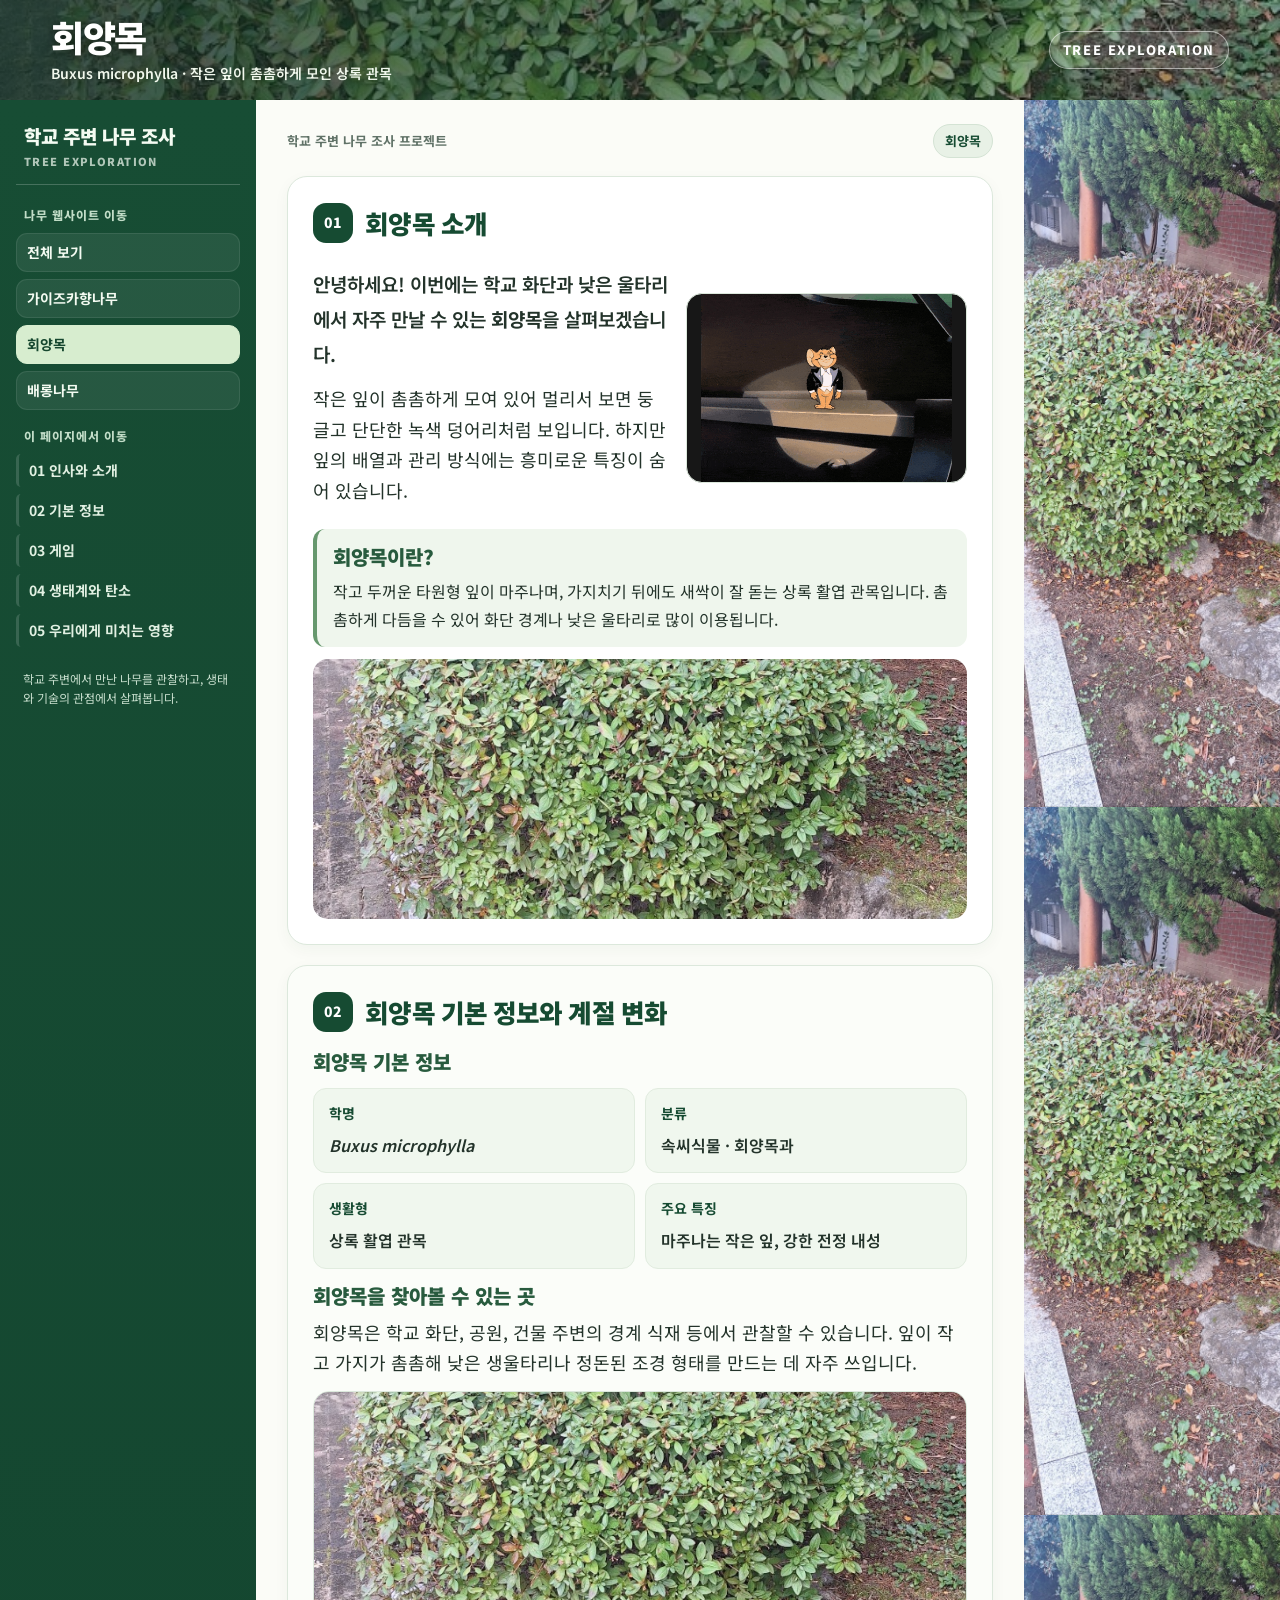
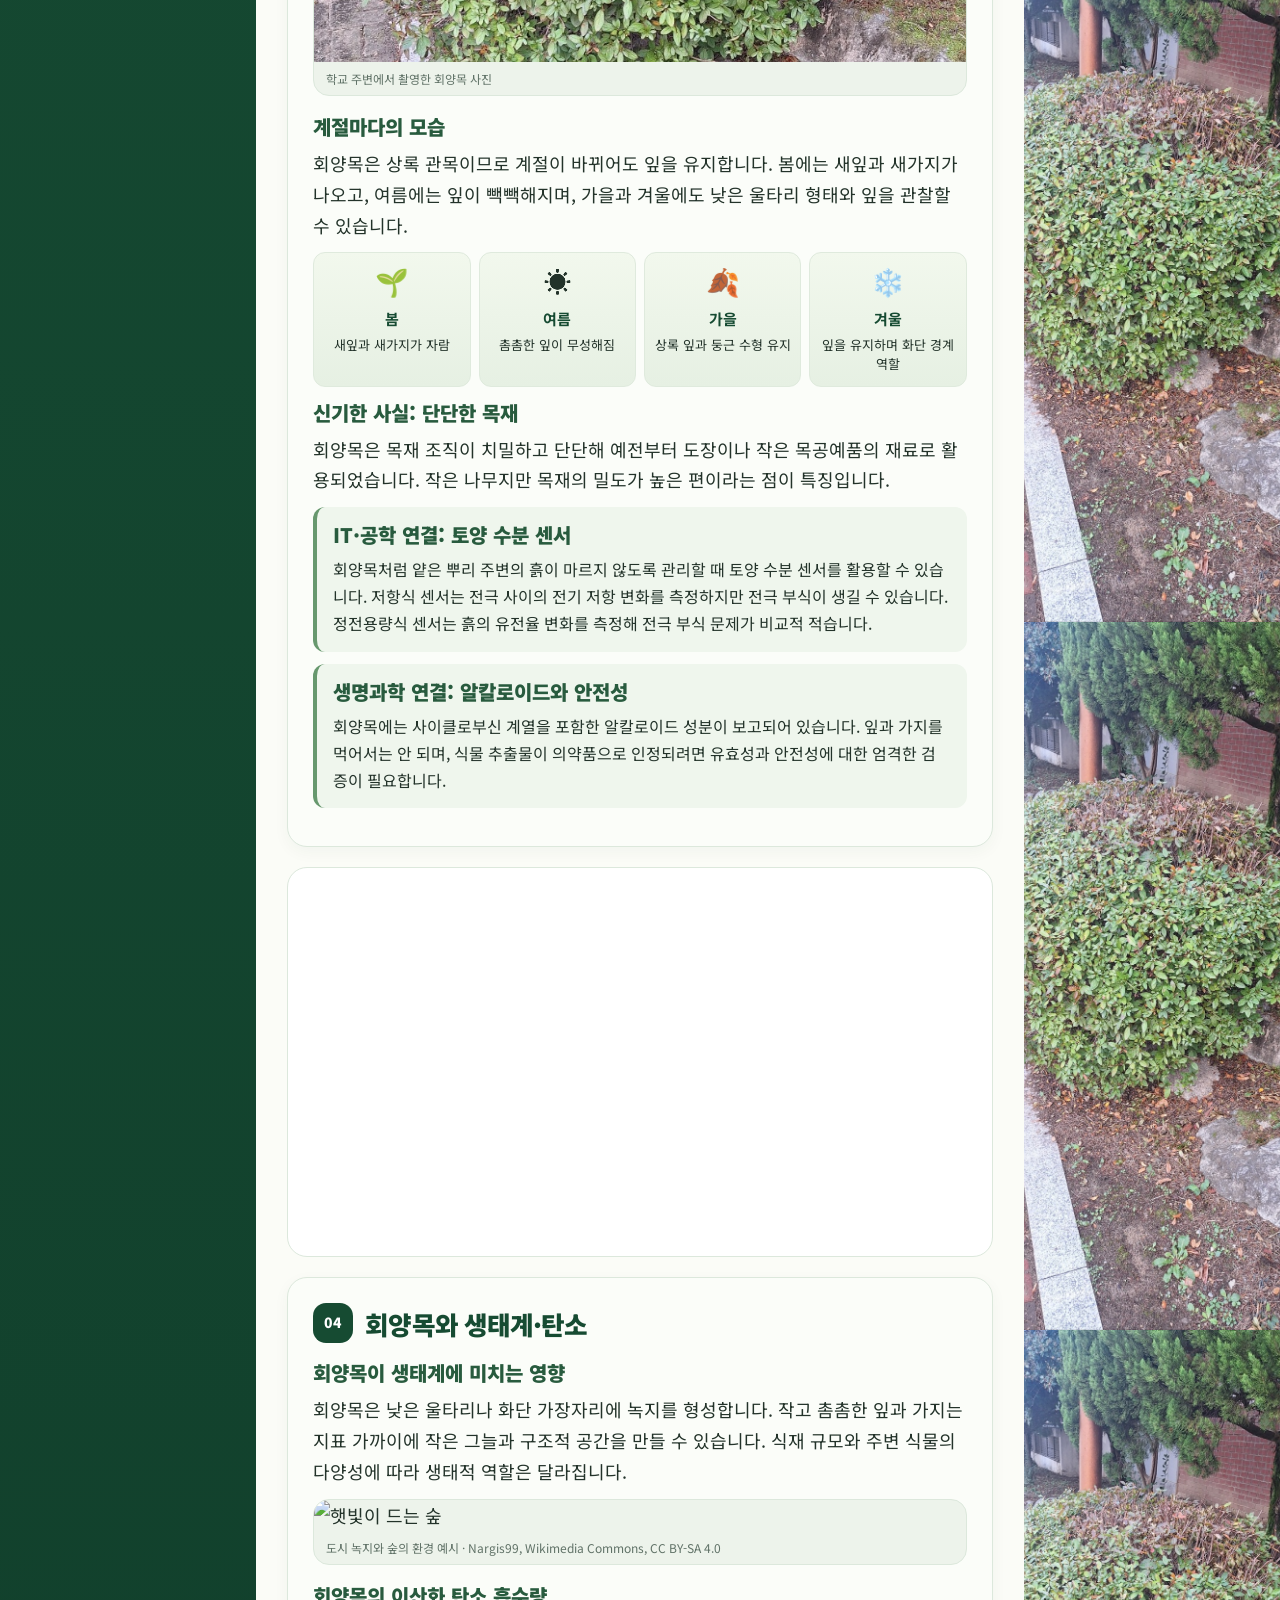
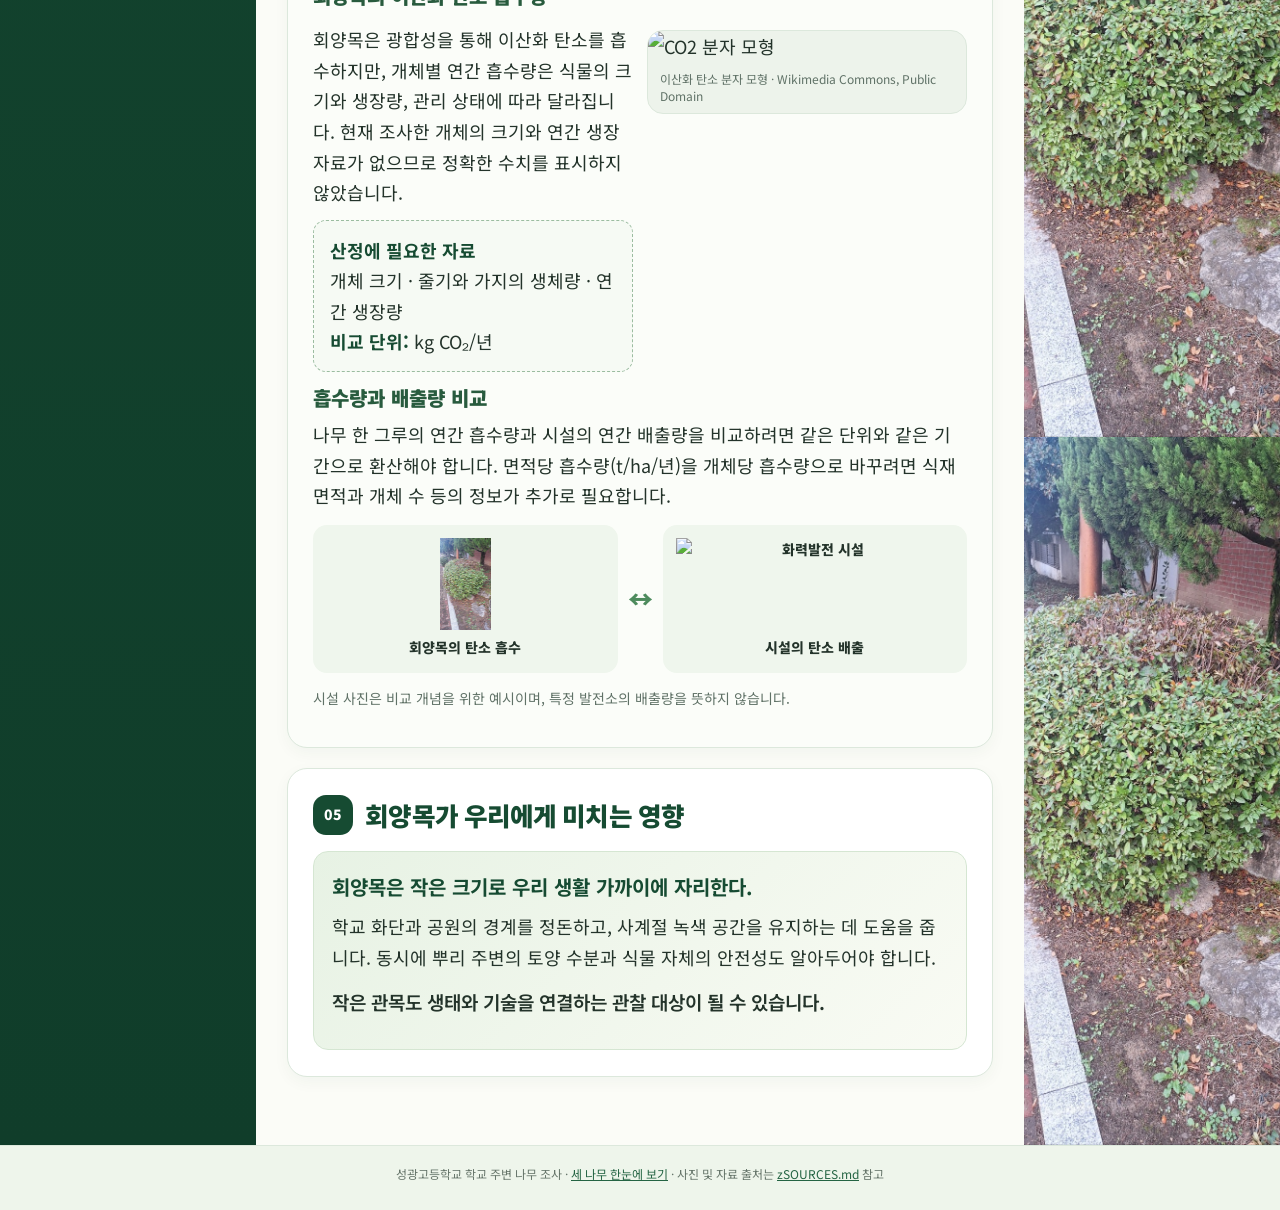
==== zboxwood.html @ 5fc70e49 "초초초안 하기 겁나 귀찮다." ====
<!DOCTYPE html>
<html lang="ko">
<head>
<meta charset="UTF-8"><meta name="viewport" content="width=device-width, initial-scale=1.0">
<meta name="description" content="학교 주변 나무 조사: 회양목의 생태와 과학·공학 연계 내용">
<title>회양목 | 학교 주변 나무 조사</title><link rel="stylesheet" href="zstyles.css">
</head>
<body>
<header class="hero" style="background-image:url('zimages/zboxwood.jpg')"><div class="hero-inner"><div><h1>회양목</h1><p>Buxus microphylla · 작은 잎이 촘촘하게 모인 상록 관목</p></div><span class="hero-mark">TREE EXPLORATION</span></div></header>
<div class="layout"><aside class="sidebar"><div class="sidebar-inner">
      <div class="site-brand">학교 주변 나무 조사<small>TREE EXPLORATION</small></div>
      <div class="nav-caption">나무 웹사이트 이동</div><nav class="site-links"><a href="index.html">전체 보기</a><a class="" href="zkaizuka.html">가이즈카향나무</a><a class="current" href="zboxwood.html">회양목</a><a class="" href="zbaerong.html">배롱나무</a></nav>
      <div class="nav-caption">이 페이지에서 이동</div><nav class="section-links"><a href="#s1">01 인사와 소개</a><a href="#s2">02 기본 정보</a><a href="#s3">03 게임</a><a href="#s4">04 생태계와 탄소</a><a href="#s5">05 우리에게 미치는 영향</a></nav>
      <p class="sidebar-note">학교 주변에서 만난 나무를 관찰하고, 생태와 기술의 관점에서 살펴봅니다.</p>
    </div></aside><main class="content"><div class="intro-line"><span>학교 주변 나무 조사 프로젝트</span><span class="pill">회양목</span></div><section class="chapter" id="s1"><div class="chapter-head"><span class="chapter-no">01</span><h2>회양목 소개</h2></div><div class="welcome-grid"><div><p class="lead">안녕하세요! 이번에는 학교 화단과 낮은 울타리에서 자주 만날 수 있는 <strong>회양목</strong>을 살펴보겠습니다.</p><p>작은 잎이 촘촘하게 모여 있어 멀리서 보면 둥글고 단단한 녹색 덩어리처럼 보입니다. 하지만 잎의 배열과 관리 방식에는 흥미로운 특징이 숨어 있습니다.</p></div><img class="welcome-art" src="zimages/ztom_jerry_greeting.png" alt="사용자가 제공한 톰과 제리 인사 이미지"></div><div class="science-box"><h3>회양목이란?</h3><p>작고 두꺼운 타원형 잎이 마주나며, 가지치기 뒤에도 새싹이 잘 돋는 상록 활엽 관목입니다. 촘촘하게 다듬을 수 있어 화단 경계나 낮은 울타리로 많이 이용됩니다.</p></div><img class="species-photo" src="zimages/zboxwood.jpg" alt="학교 주변 회양목 사진"></section><section class="chapter" id="s2"><div class="chapter-head"><span class="chapter-no">02</span><h2>회양목 기본 정보와 계절 변화</h2></div><h3>회양목 기본 정보</h3><div class="fact-grid"><div class="fact"><b>학명</b><span><i>Buxus microphylla</i></span></div><div class="fact"><b>분류</b><span>속씨식물 · 회양목과</span></div><div class="fact"><b>생활형</b><span>상록 활엽 관목</span></div><div class="fact"><b>주요 특징</b><span>마주나는 작은 잎, 강한 전정 내성</span></div></div><h3>회양목을 찾아볼 수 있는 곳</h3><p>회양목은 학교 화단, 공원, 건물 주변의 경계 식재 등에서 관찰할 수 있습니다. 잎이 작고 가지가 촘촘해 낮은 생울타리나 정돈된 조경 형태를 만드는 데 자주 쓰입니다.</p><figure class="inline-photo"><img src="zimages/zboxwood.jpg" alt="화단에 둥글게 다듬어진 회양목"><figcaption>학교 주변에서 촬영한 회양목 사진</figcaption></figure><h3>계절마다의 모습</h3><p>회양목은 상록 관목이므로 계절이 바뀌어도 잎을 유지합니다. 봄에는 새잎과 새가지가 나오고, 여름에는 잎이 빽빽해지며, 가을과 겨울에도 낮은 울타리 형태와 잎을 관찰할 수 있습니다.</p><div class="seasons"><div class="season"><span class="symbol">🌱</span><strong>봄</strong><p>새잎과 새가지가 자람</p></div><div class="season"><span class="symbol">☀️</span><strong>여름</strong><p>촘촘한 잎이 무성해짐</p></div><div class="season"><span class="symbol">🍂</span><strong>가을</strong><p>상록 잎과 둥근 수형 유지</p></div><div class="season"><span class="symbol">❄️</span><strong>겨울</strong><p>잎을 유지하며 화단 경계 역할</p></div></div><h3>신기한 사실: 단단한 목재</h3><p>회양목은 목재 조직이 치밀하고 단단해 예전부터 도장이나 작은 목공예품의 재료로 활용되었습니다. 작은 나무지만 목재의 밀도가 높은 편이라는 점이 특징입니다.</p><div class="science-box"><h3>IT·공학 연결: 토양 수분 센서</h3><p>회양목처럼 얕은 뿌리 주변의 흙이 마르지 않도록 관리할 때 토양 수분 센서를 활용할 수 있습니다. 저항식 센서는 전극 사이의 전기 저항 변화를 측정하지만 전극 부식이 생길 수 있습니다. 정전용량식 센서는 흙의 유전율 변화를 측정해 전극 부식 문제가 비교적 적습니다.</p></div><div class="science-box"><h3>생명과학 연결: 알칼로이드와 안전성</h3><p>회양목에는 사이클로부신 계열을 포함한 알칼로이드 성분이 보고되어 있습니다. 잎과 가지를 먹어서는 안 되며, 식물 추출물이 의약품으로 인정되려면 유효성과 안전성에 대한 엄격한 검증이 필요합니다.</p></div></section><section class="chapter game-slot" id="s3" aria-label="게임 영역"></section><section class="chapter" id="s4"><div class="chapter-head"><span class="chapter-no">04</span><h2>회양목와 생태계·탄소</h2></div><h3>회양목이 생태계에 미치는 영향</h3><p>회양목은 낮은 울타리나 화단 가장자리에 녹지를 형성합니다. 작고 촘촘한 잎과 가지는 지표 가까이에 작은 그늘과 구조적 공간을 만들 수 있습니다. 식재 규모와 주변 식물의 다양성에 따라 생태적 역할은 달라집니다.</p><figure class="inline-photo"><img src="https://upload.wikimedia.org/wikipedia/commons/d/d1/Sunbeam_in_the_forest.jpg" alt="햇빛이 드는 숲"><figcaption>도시 녹지와 숲의 환경 예시 · Nargis99, Wikimedia Commons, CC BY-SA 4.0</figcaption></figure><h3>회양목의 이산화 탄소 흡수량</h3><div class="two-col"><div><p>회양목은 광합성을 통해 이산화 탄소를 흡수하지만, 개체별 연간 흡수량은 식물의 크기와 생장량, 관리 상태에 따라 달라집니다. 현재 조사한 개체의 크기와 연간 생장 자료가 없으므로 정확한 수치를 표시하지 않았습니다.</p><div class="data-note"><strong>산정에 필요한 자료</strong><br>개체 크기 · 줄기와 가지의 생체량 · 연간 생장량<br><strong>비교 단위:</strong> kg CO₂/년</div></div><figure class="inline-photo"><img src="https://upload.wikimedia.org/wikipedia/commons/a/a0/Carbon_dioxide_3D_ball.png" alt="CO2 분자 모형"><figcaption>이산화 탄소 분자 모형 · Wikimedia Commons, Public Domain</figcaption></figure></div><h3>흡수량과 배출량 비교</h3><p>나무 한 그루의 연간 흡수량과 시설의 연간 배출량을 비교하려면 같은 단위와 같은 기간으로 환산해야 합니다. 면적당 흡수량(t/ha/년)을 개체당 흡수량으로 바꾸려면 식재 면적과 개체 수 등의 정보가 추가로 필요합니다.</p><div class="data-flow"><div class="data-node"><img src="zimages/zboxwood.jpg" alt="회양목"><span>회양목의 탄소 흡수</span></div><div class="data-arrow">↔</div><div class="data-node"><img src="https://upload.wikimedia.org/wikipedia/commons/0/0b/PowerPlant02.jpg" alt="화력발전 시설"><span>시설의 탄소 배출</span></div></div><p class="small-note">시설 사진은 비교 개념을 위한 예시이며, 특정 발전소의 배출량을 뜻하지 않습니다.</p></section><section class="chapter" id="s5"><div class="chapter-head"><span class="chapter-no">05</span><h2>회양목가 우리에게 미치는 영향</h2></div><div class="finish"><strong>회양목은 작은 크기로 우리 생활 가까이에 자리한다.</strong><p>학교 화단과 공원의 경계를 정돈하고, 사계절 녹색 공간을 유지하는 데 도움을 줍니다. 동시에 뿌리 주변의 토양 수분과 식물 자체의 안전성도 알아두어야 합니다.</p><p class="lead">작은 관목도 생태와 기술을 연결하는 관찰 대상이 될 수 있습니다.</p></div></section></main><aside class="photo-rail" aria-label="나무 사진 모음"><img src="zimages/zboxwood.jpg" alt="" loading="lazy"><img src="zimages/zboxwood.jpg" alt="" loading="lazy"><img src="zimages/zboxwood.jpg" alt="" loading="lazy"><img src="zimages/zboxwood.jpg" alt="" loading="lazy"><img src="zimages/zboxwood.jpg" alt="" loading="lazy"><img src="zimages/zboxwood.jpg" alt="" loading="lazy"></aside></div>
<footer class="footer">성광고등학교 학교 주변 나무 조사 · <a href="index.html">세 나무 한눈에 보기</a> · 사진 및 자료 출처는 <a href="zSOURCES.md">zSOURCES.md</a> 참고</footer>

</body></html>
---- zstyles.css ----
@import url('https://fonts.googleapis.com/css2?family=Gowun+Dodum&family=Noto+Sans+KR:wght@400;500;600;700;800;900&display=swap');
:root{--pine:#164b32;--pine2:#246443;--leaf:#4d8b5d;--mint:#eaf4e8;--paper:#fbfcf7;--ink:#23332a;--muted:#607267;--line:#dce8dc;--sun:#f6c96a;}
*{box-sizing:border-box}
html{scroll-behavior:smooth;scroll-padding-top:18px}
body{margin:0;background:#eef3eb;color:var(--ink);font-family:'Noto Sans KR','Malgun Gothic',sans-serif;font-size:18px;line-height:1.7}
a{color:inherit}
.hero{height:100px;position:relative;display:flex;align-items:center;padding:12px clamp(16px,4vw,56px);background-size:cover;background-position:center 48%;overflow:hidden;color:white}
.hero::before{content:'';position:absolute;inset:0;background:linear-gradient(90deg,rgba(7,39,24,.78),rgba(9,48,31,.25))}
.hero-inner{position:relative;z-index:1;max-width:1480px;width:100%;margin:auto;display:flex;align-items:center;justify-content:space-between;gap:20px}
.hero h1{margin:0;font-size:clamp(24px,3vw,36px);font-weight:900;letter-spacing:-.04em;text-shadow:0 2px 10px #0008;line-height:1.2}
.hero p{margin:4px 0 0;font-size:14px;font-weight:600;color:#f1f8ed}
.hero-mark{font-size:13px;letter-spacing:.12em;font-weight:800;border:1px solid #ffffff80;border-radius:999px;padding:7px 13px;background:#ffffff18;white-space:nowrap}
.layout{max-width:1600px;margin:0 auto;display:grid;grid-template-columns:minmax(150px,1fr) minmax(0,3fr) minmax(170px,1fr);align-items:stretch;background:var(--paper);box-shadow:0 8px 30px #173d2810;min-height:2000px}
.sidebar{background:linear-gradient(180deg,#174d34,#103d2a);color:#f4fbf2;padding:24px 16px;}
.sidebar-inner{position:sticky;top:14px}
.site-brand{font-weight:900;font-size:19px;line-height:1.3;margin:0 0 20px;padding:0 8px 16px;border-bottom:1px solid #ffffff35}
.site-brand small{display:block;font-size:11px;opacity:.7;letter-spacing:.13em;margin-top:5px}
.nav-caption{font-size:12px;color:#c2ddc8;font-weight:800;letter-spacing:.08em;margin:16px 8px 8px}
.site-links,.section-links{display:grid;gap:7px}
.site-links a,.section-links a{display:block;text-decoration:none;border-radius:11px;padding:9px 10px;font-size:14px;font-weight:700;line-height:1.35;transition:.18s ease}
.site-links a{background:#ffffff12;border:1px solid #ffffff16}
.site-links a.current,.site-links a:hover{background:#d7edcf;color:#16472f;border-color:#d7edcf}
.section-links a{color:#e1f0e2;border-left:3px solid #ffffff26;border-radius:5px;padding:7px 10px}
.section-links a:hover{background:#ffffff12;border-left-color:#f0cc76}
.sidebar-note{margin:22px 7px 0;font-size:12px;color:#c8dfce;line-height:1.6}
.content{padding:24px clamp(15px,2.4vw,36px) 48px;min-width:0}
.intro-line{display:flex;align-items:center;justify-content:space-between;gap:10px;margin-bottom:18px;color:var(--muted);font-size:13px;font-weight:700}
.intro-line .pill{background:#e8f1e6;border:1px solid #d4e3d4;border-radius:999px;padding:5px 11px;color:var(--pine)}
.chapter{background:#fff;border:1px solid var(--line);border-radius:20px;padding:clamp(18px,2vw,28px);margin-bottom:20px;box-shadow:0 5px 16px #1d51320b;scroll-margin-top:14px}
.chapter:nth-of-type(even){background:#fbfdf9}
.chapter-head{display:flex;align-items:center;gap:12px;margin-bottom:16px}
.chapter-no{flex:0 0 auto;width:40px;height:40px;border-radius:13px;display:grid;place-items:center;background:var(--pine);color:white;font-size:14px;font-weight:900}
.chapter h2{font-size:clamp(22px,2vw,28px);line-height:1.3;margin:0;color:var(--pine);letter-spacing:-.035em;font-weight:900}
.chapter h3{font-size:20px;line-height:1.35;margin:0 0 8px;color:#285b3e;font-weight:900}
.chapter p{margin:7px 0 12px}
.lead{font-size:19px;font-weight:600;line-height:1.85}
.small-note{font-size:14px;color:var(--muted);line-height:1.65}
.welcome-grid{display:grid;grid-template-columns:1.12fr .88fr;gap:16px;align-items:center}
.welcome-art{width:100%;height:190px;object-fit:contain;background:#171717;border-radius:16px;border:1px solid var(--line)}
.game-slot{min-height:390px;background:#fff;box-shadow:none}
.species-photo{width:100%;max-height:260px;object-fit:cover;border-radius:15px;display:block}
.fact-grid{display:grid;grid-template-columns:repeat(2,minmax(0,1fr));gap:10px;margin:13px 0}
.fact{padding:13px 15px;border-radius:13px;background:#f0f7ee;border:1px solid #e1ecdf}
.fact b{display:block;color:var(--pine);font-size:14px;margin-bottom:3px}
.fact span{font-size:16px;font-weight:600}
.inline-photo{margin:13px 0 17px;border-radius:16px;overflow:hidden;background:#edf3eb;border:1px solid var(--line)}
.inline-photo img{display:block;width:100%;max-height:270px;object-fit:cover}
.inline-photo figcaption{padding:8px 12px;font-size:12px;color:var(--muted);line-height:1.45}
.inline-photo figcaption a{color:var(--pine2)}
.two-col{display:grid;grid-template-columns:1fr 1fr;gap:14px;align-items:start}
.science-box{background:#eff6ed;border-left:4px solid #67986e;border-radius:12px;padding:14px 16px;margin:12px 0}
.science-box p{margin:5px 0 0;font-size:16px}
.seasons{display:grid;grid-template-columns:repeat(4,minmax(0,1fr));gap:8px;margin:12px 0}
.season{border-radius:12px;padding:12px 8px;text-align:center;background:linear-gradient(180deg,#f2f8ed,#e6f0e3);border:1px solid #dfeadd}
.season .symbol{font-size:27px;display:block;line-height:1.2;margin-bottom:4px}
.season strong{font-size:15px;color:var(--pine)}
.season p{font-size:13px;margin:4px 0 0;line-height:1.45}
.impact-row{display:grid;grid-template-columns:1fr 1fr;gap:12px;margin:13px 0}
.impact-row .inline-photo{margin:0}
.data-note{padding:14px 16px;border:1px dashed #9bbca0;background:#f6faf4;border-radius:13px;margin:12px 0}
.data-note strong{color:var(--pine)}
.data-flow{display:grid;grid-template-columns:1fr auto 1fr;gap:10px;align-items:center;margin:14px 0}
.data-node{border-radius:14px;padding:13px;background:#eff6ed;text-align:center;font-size:14px;font-weight:800}
.data-node img{height:92px;width:100%;object-fit:contain;display:block;margin-bottom:6px}
.data-arrow{font-size:25px;color:var(--leaf);font-weight:900}
.finish{background:linear-gradient(135deg,#e7f2e4,#f9fbf4);border:1px solid #d5e6d2;border-radius:15px;padding:18px}
.finish strong{color:var(--pine);font-size:20px}
.source-list{font-size:12px;color:#6e7c72;padding-left:18px;margin:10px 0 0;line-height:1.7}
.photo-rail{position:relative;align-self:stretch;min-height:1600px;overflow:hidden;display:flex;flex-direction:column;background:#dce8dc;line-height:0}
.photo-rail img{display:block;flex:1 1 0;min-height:240px;width:100%;object-fit:cover;margin:0;padding:0;border:0}
.footer{padding:18px 24px 26px;background:#eef5eb;border-top:1px solid var(--line);font-size:12px;color:#66756a;text-align:center}
.footer a{color:var(--pine2)}
.home-layout{max-width:1200px;margin:0 auto;padding:34px 22px 64px}
.home-intro{text-align:center;padding:18px 16px 28px}
.home-intro h1{font-size:clamp(28px,4vw,42px);margin:0;color:var(--pine);font-weight:900}
.home-intro p{font-size:18px;color:var(--muted);margin:8px auto 0;max-width:700px}
.home-cards{display:grid;grid-template-columns:repeat(3,minmax(0,1fr));gap:18px}
.home-card{display:flex;flex-direction:column;background:white;border:1px solid var(--line);border-radius:18px;overflow:hidden;text-decoration:none;box-shadow:0 7px 20px #1d51320c;transition:transform .18s,box-shadow .18s}
.home-card:hover{transform:translateY(-4px);box-shadow:0 12px 28px #1d51321c}
.home-card img{height:240px;width:100%;object-fit:cover}
.home-card div{padding:17px 18px 20px}
.home-card h2{margin:0 0 7px;color:var(--pine);font-size:23px}
.home-card p{margin:0;color:var(--muted);font-size:15px}
.home-card span{display:inline-block;margin-top:13px;background:var(--pine);color:#fff;border-radius:999px;padding:7px 13px;font-size:13px;font-weight:800}
@media(max-width:900px){.layout{grid-template-columns:150px minmax(0,1fr) 170px}.sidebar{padding:18px 10px}.site-links a,.section-links a{font-size:13px}.content{padding:18px 15px}.photo-rail img{height:33.333%}}
@media(max-width:680px){body{font-size:16px}.hero{height:100px;padding:10px 16px}.hero-mark{display:none}.layout{display:flex;flex-direction:column;min-height:0}.sidebar{padding:12px;position:relative}.sidebar-inner{position:static}.site-brand{font-size:16px;margin:0 0 9px;padding-bottom:8px}.site-links{grid-template-columns:repeat(4,minmax(0,1fr));gap:5px}.site-links a{text-align:center;padding:7px 4px;font-size:12px}.nav-caption{display:none}.section-links{display:flex;overflow-x:auto;gap:5px;margin-top:8px}.section-links a{white-space:nowrap;border:1px solid #ffffff28;border-radius:999px;font-size:12px;padding:6px 9px}.sidebar-note{display:none}.content{padding:14px 12px 24px}.chapter{padding:17px 15px;margin-bottom:13px;border-radius:16px}.chapter h2{font-size:22px}.chapter h3{font-size:18px}.lead{font-size:17px}.welcome-grid,.two-col,.impact-row{grid-template-columns:1fr}.welcome-art{height:180px}.game-slot{min-height:250px}.fact-grid{grid-template-columns:1fr 1fr}.seasons{grid-template-columns:repeat(2,minmax(0,1fr))}.photo-rail{position:static;height:400px;min-height:0;display:grid;grid-template-columns:repeat(3,1fr);grid-template-rows:repeat(2,1fr)}.photo-rail img{width:100%;height:100%;min-height:0}.home-cards{grid-template-columns:1fr}.home-card img{height:220px}.home-layout{padding:20px 14px 44px}.data-flow{grid-template-columns:1fr}.data-arrow{transform:rotate(90deg);text-align:center}}
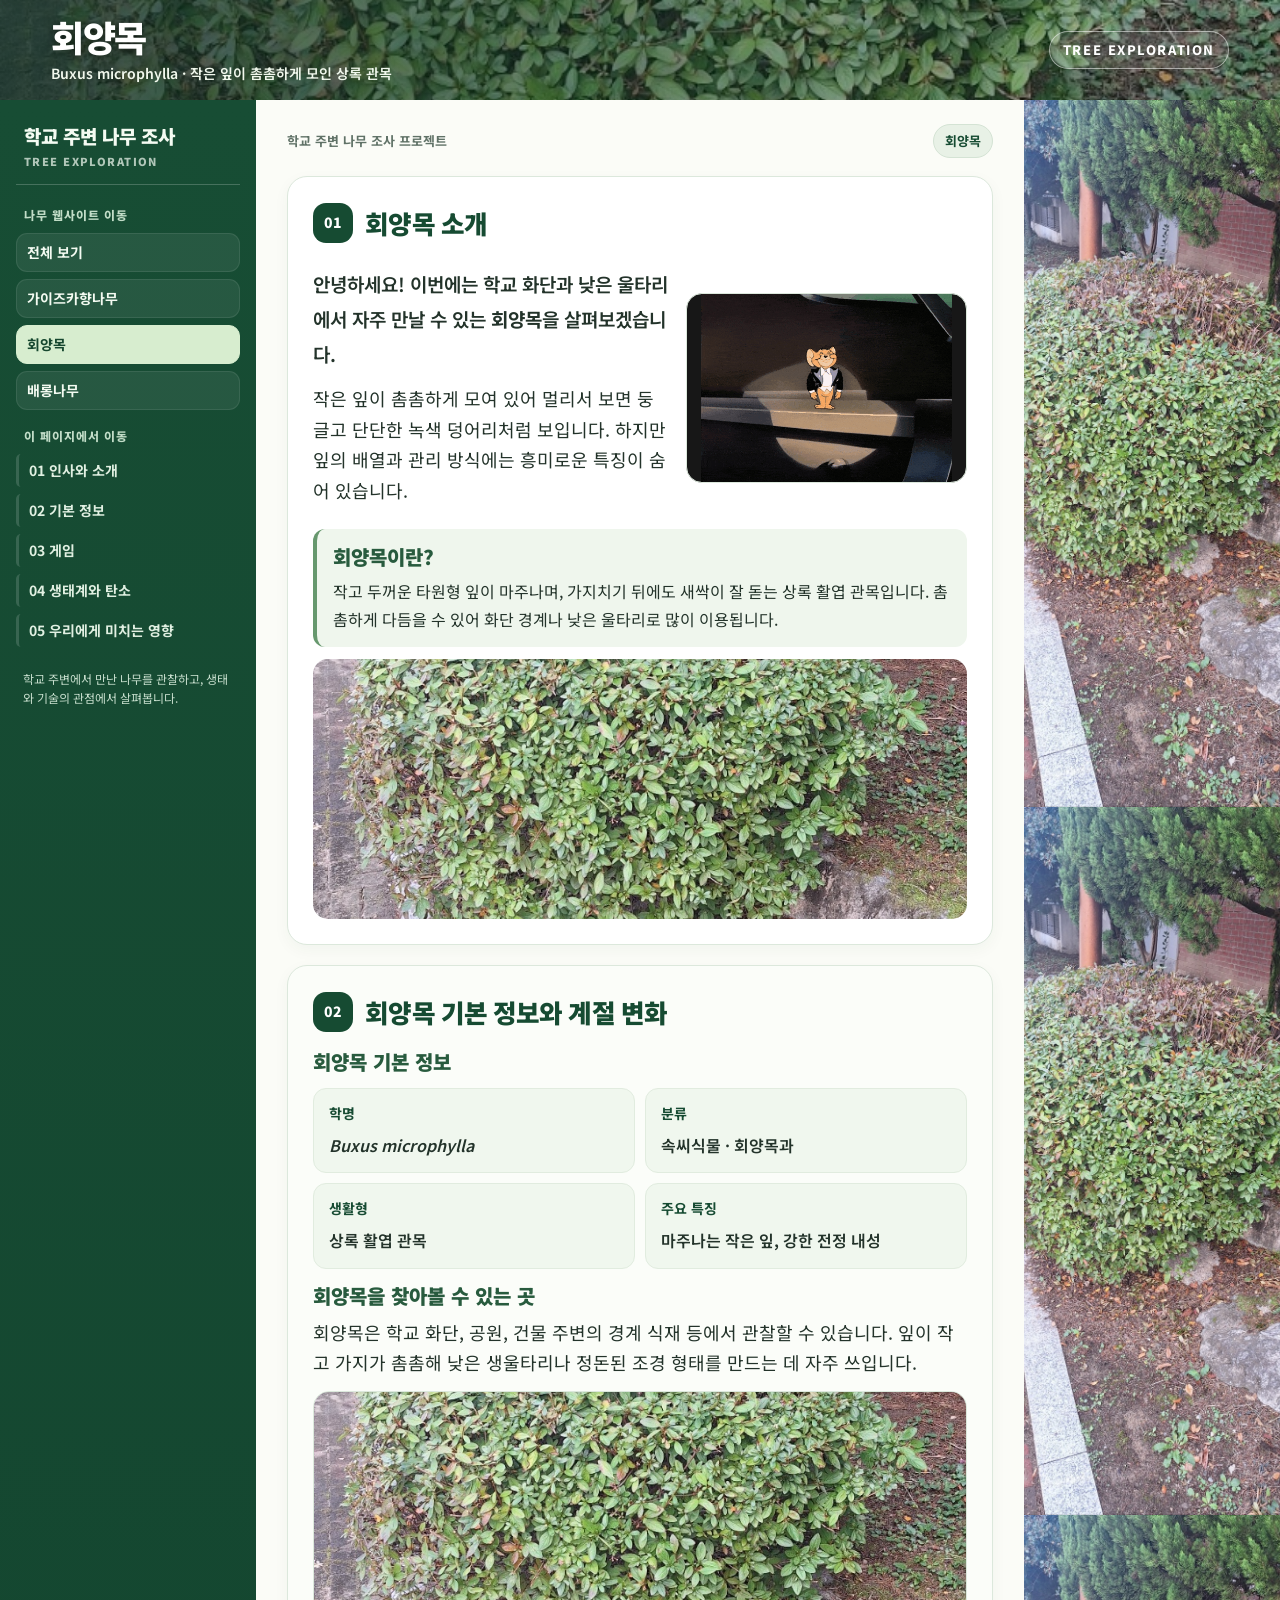
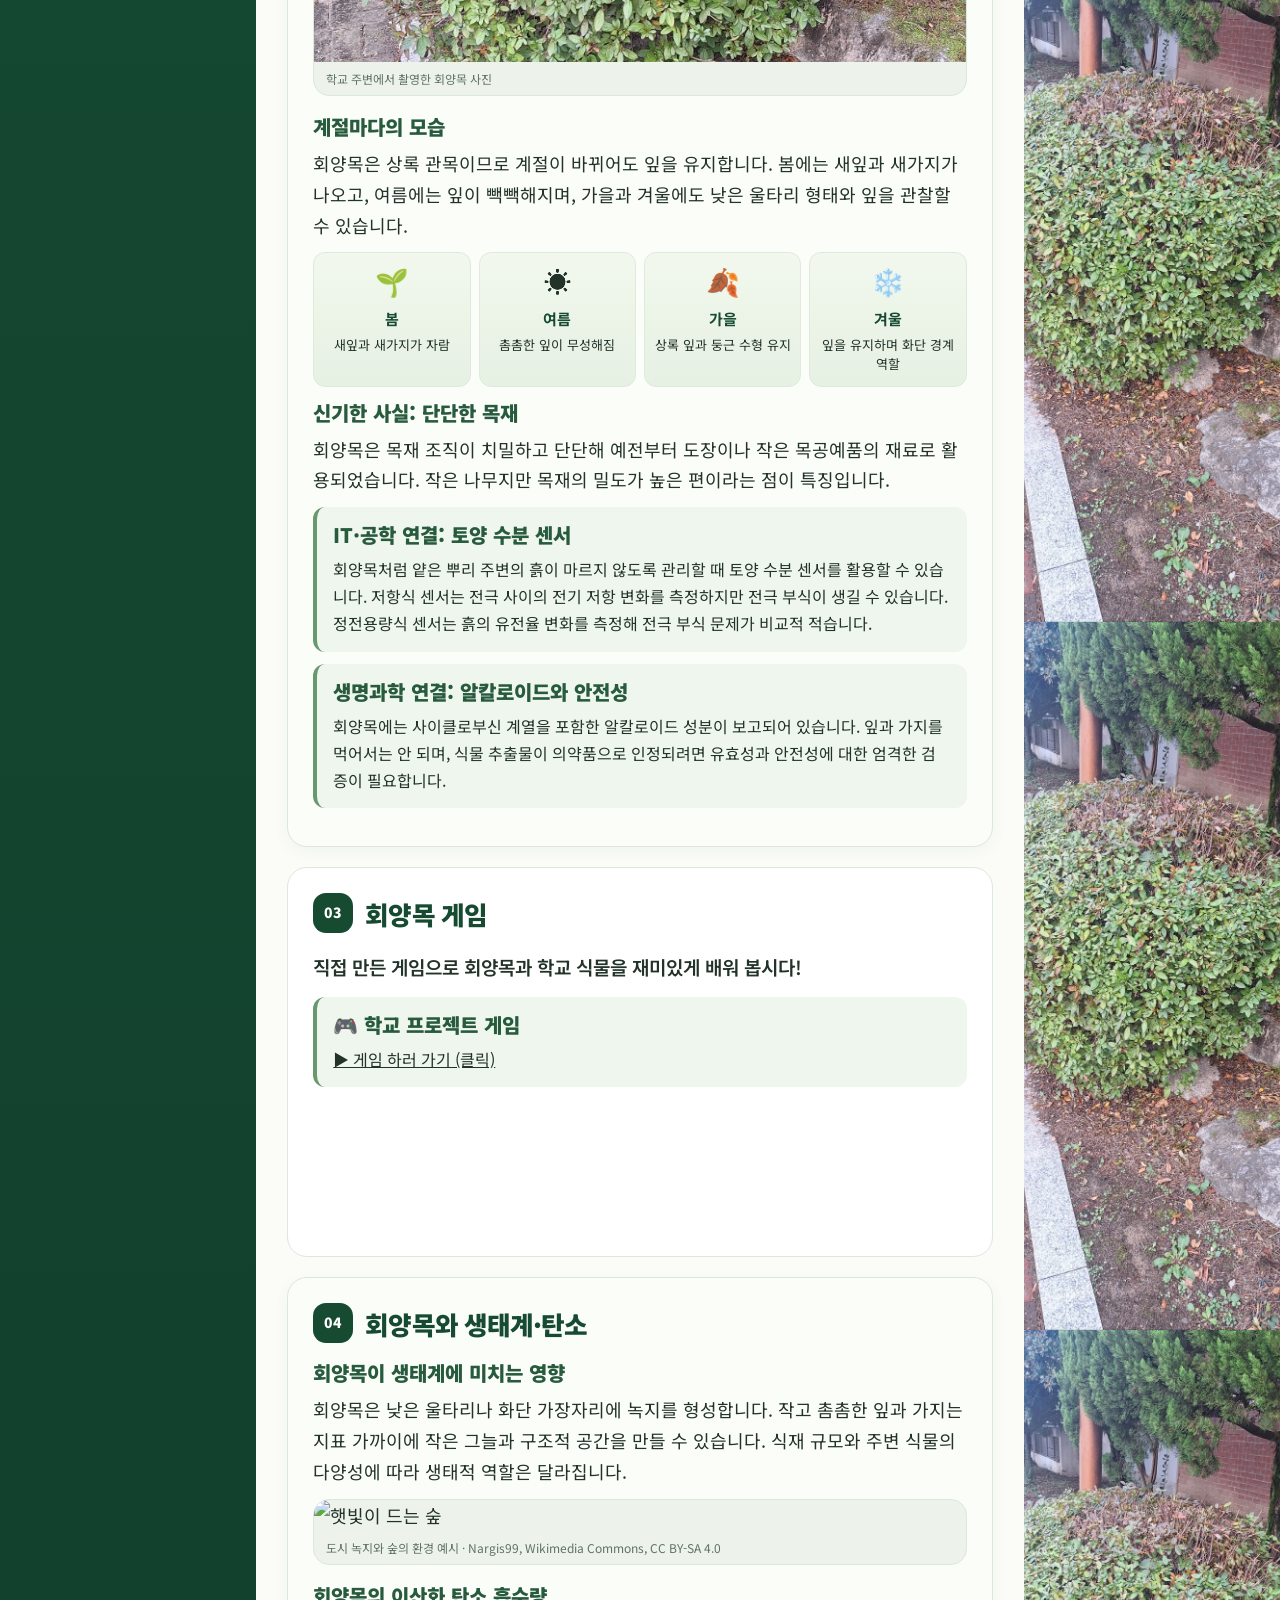
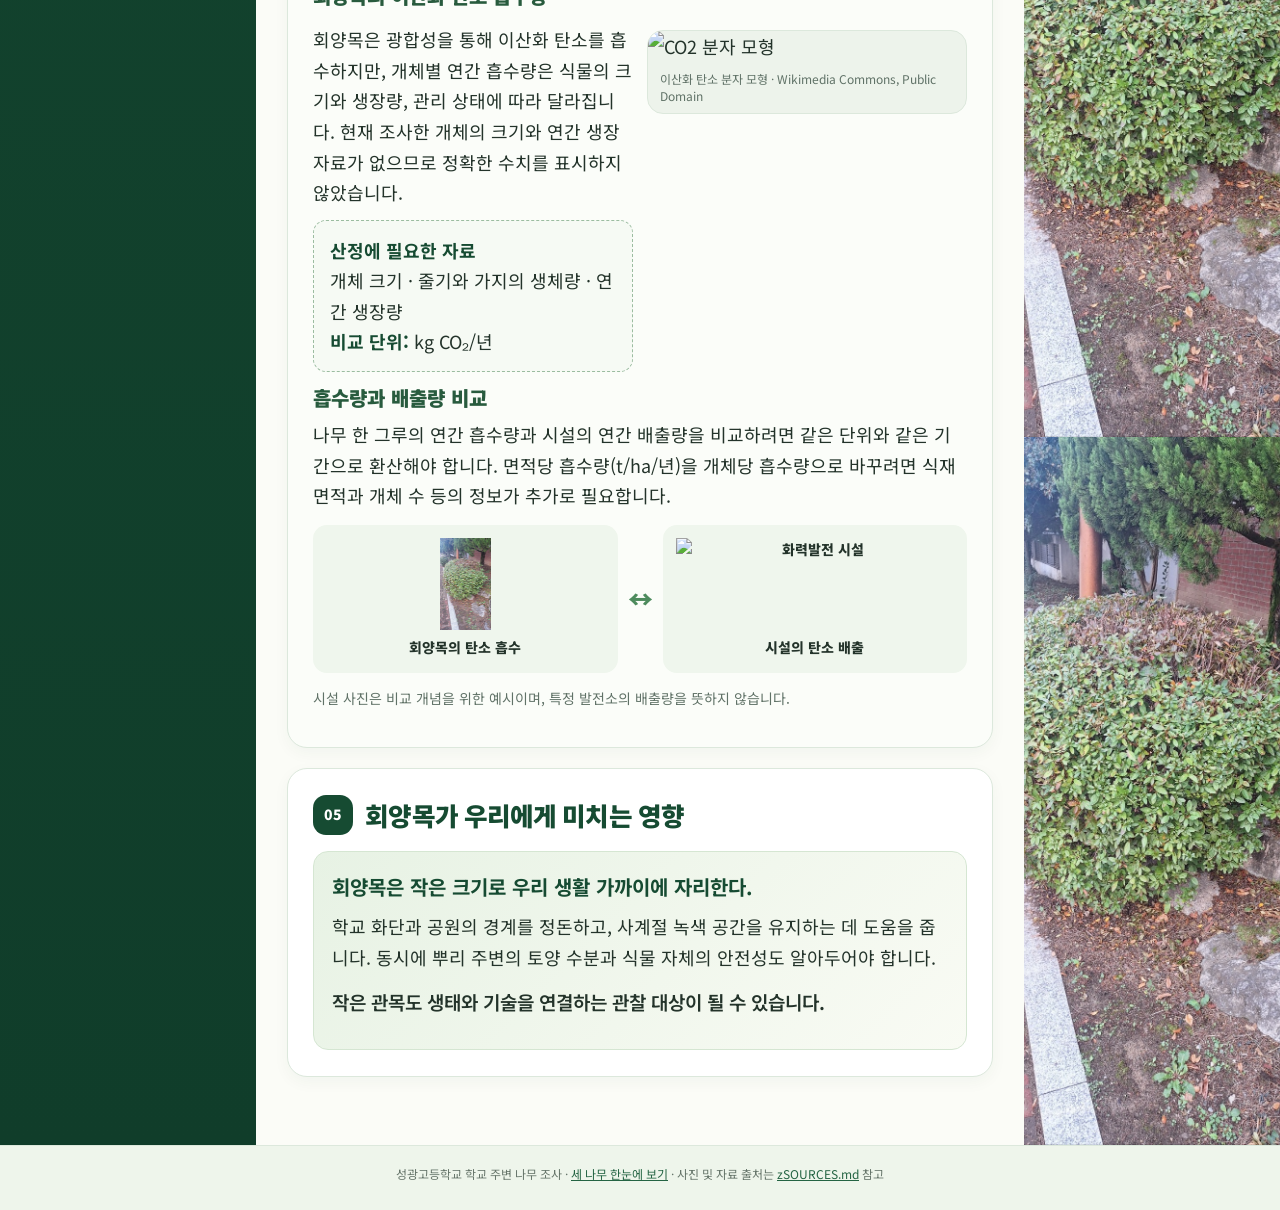
==== commit 506a2ad4: "Update zboxwood.html" ====
--- a/zboxwood.html
+++ b/zboxwood.html
@@ -12,7 +12,8 @@
       <div class="nav-caption">나무 웹사이트 이동</div><nav class="site-links"><a href="index.html">전체 보기</a><a class="" href="zkaizuka.html">가이즈카향나무</a><a class="current" href="zboxwood.html">회양목</a><a class="" href="zbaerong.html">배롱나무</a></nav>
       <div class="nav-caption">이 페이지에서 이동</div><nav class="section-links"><a href="#s1">01 인사와 소개</a><a href="#s2">02 기본 정보</a><a href="#s3">03 게임</a><a href="#s4">04 생태계와 탄소</a><a href="#s5">05 우리에게 미치는 영향</a></nav>
       <p class="sidebar-note">학교 주변에서 만난 나무를 관찰하고, 생태와 기술의 관점에서 살펴봅니다.</p>
-    </div></aside><main class="content"><div class="intro-line"><span>학교 주변 나무 조사 프로젝트</span><span class="pill">회양목</span></div><section class="chapter" id="s1"><div class="chapter-head"><span class="chapter-no">01</span><h2>회양목 소개</h2></div><div class="welcome-grid"><div><p class="lead">안녕하세요! 이번에는 학교 화단과 낮은 울타리에서 자주 만날 수 있는 <strong>회양목</strong>을 살펴보겠습니다.</p><p>작은 잎이 촘촘하게 모여 있어 멀리서 보면 둥글고 단단한 녹색 덩어리처럼 보입니다. 하지만 잎의 배열과 관리 방식에는 흥미로운 특징이 숨어 있습니다.</p></div><img class="welcome-art" src="zimages/ztom_jerry_greeting.png" alt="사용자가 제공한 톰과 제리 인사 이미지"></div><div class="science-box"><h3>회양목이란?</h3><p>작고 두꺼운 타원형 잎이 마주나며, 가지치기 뒤에도 새싹이 잘 돋는 상록 활엽 관목입니다. 촘촘하게 다듬을 수 있어 화단 경계나 낮은 울타리로 많이 이용됩니다.</p></div><img class="species-photo" src="zimages/zboxwood.jpg" alt="학교 주변 회양목 사진"></section><section class="chapter" id="s2"><div class="chapter-head"><span class="chapter-no">02</span><h2>회양목 기본 정보와 계절 변화</h2></div><h3>회양목 기본 정보</h3><div class="fact-grid"><div class="fact"><b>학명</b><span><i>Buxus microphylla</i></span></div><div class="fact"><b>분류</b><span>속씨식물 · 회양목과</span></div><div class="fact"><b>생활형</b><span>상록 활엽 관목</span></div><div class="fact"><b>주요 특징</b><span>마주나는 작은 잎, 강한 전정 내성</span></div></div><h3>회양목을 찾아볼 수 있는 곳</h3><p>회양목은 학교 화단, 공원, 건물 주변의 경계 식재 등에서 관찰할 수 있습니다. 잎이 작고 가지가 촘촘해 낮은 생울타리나 정돈된 조경 형태를 만드는 데 자주 쓰입니다.</p><figure class="inline-photo"><img src="zimages/zboxwood.jpg" alt="화단에 둥글게 다듬어진 회양목"><figcaption>학교 주변에서 촬영한 회양목 사진</figcaption></figure><h3>계절마다의 모습</h3><p>회양목은 상록 관목이므로 계절이 바뀌어도 잎을 유지합니다. 봄에는 새잎과 새가지가 나오고, 여름에는 잎이 빽빽해지며, 가을과 겨울에도 낮은 울타리 형태와 잎을 관찰할 수 있습니다.</p><div class="seasons"><div class="season"><span class="symbol">🌱</span><strong>봄</strong><p>새잎과 새가지가 자람</p></div><div class="season"><span class="symbol">☀️</span><strong>여름</strong><p>촘촘한 잎이 무성해짐</p></div><div class="season"><span class="symbol">🍂</span><strong>가을</strong><p>상록 잎과 둥근 수형 유지</p></div><div class="season"><span class="symbol">❄️</span><strong>겨울</strong><p>잎을 유지하며 화단 경계 역할</p></div></div><h3>신기한 사실: 단단한 목재</h3><p>회양목은 목재 조직이 치밀하고 단단해 예전부터 도장이나 작은 목공예품의 재료로 활용되었습니다. 작은 나무지만 목재의 밀도가 높은 편이라는 점이 특징입니다.</p><div class="science-box"><h3>IT·공학 연결: 토양 수분 센서</h3><p>회양목처럼 얕은 뿌리 주변의 흙이 마르지 않도록 관리할 때 토양 수분 센서를 활용할 수 있습니다. 저항식 센서는 전극 사이의 전기 저항 변화를 측정하지만 전극 부식이 생길 수 있습니다. 정전용량식 센서는 흙의 유전율 변화를 측정해 전극 부식 문제가 비교적 적습니다.</p></div><div class="science-box"><h3>생명과학 연결: 알칼로이드와 안전성</h3><p>회양목에는 사이클로부신 계열을 포함한 알칼로이드 성분이 보고되어 있습니다. 잎과 가지를 먹어서는 안 되며, 식물 추출물이 의약품으로 인정되려면 유효성과 안전성에 대한 엄격한 검증이 필요합니다.</p></div></section><section class="chapter game-slot" id="s3" aria-label="게임 영역"></section><section class="chapter" id="s4"><div class="chapter-head"><span class="chapter-no">04</span><h2>회양목와 생태계·탄소</h2></div><h3>회양목이 생태계에 미치는 영향</h3><p>회양목은 낮은 울타리나 화단 가장자리에 녹지를 형성합니다. 작고 촘촘한 잎과 가지는 지표 가까이에 작은 그늘과 구조적 공간을 만들 수 있습니다. 식재 규모와 주변 식물의 다양성에 따라 생태적 역할은 달라집니다.</p><figure class="inline-photo"><img src="https://upload.wikimedia.org/wikipedia/commons/d/d1/Sunbeam_in_the_forest.jpg" alt="햇빛이 드는 숲"><figcaption>도시 녹지와 숲의 환경 예시 · Nargis99, Wikimedia Commons, CC BY-SA 4.0</figcaption></figure><h3>회양목의 이산화 탄소 흡수량</h3><div class="two-col"><div><p>회양목은 광합성을 통해 이산화 탄소를 흡수하지만, 개체별 연간 흡수량은 식물의 크기와 생장량, 관리 상태에 따라 달라집니다. 현재 조사한 개체의 크기와 연간 생장 자료가 없으므로 정확한 수치를 표시하지 않았습니다.</p><div class="data-note"><strong>산정에 필요한 자료</strong><br>개체 크기 · 줄기와 가지의 생체량 · 연간 생장량<br><strong>비교 단위:</strong> kg CO₂/년</div></div><figure class="inline-photo"><img src="https://upload.wikimedia.org/wikipedia/commons/a/a0/Carbon_dioxide_3D_ball.png" alt="CO2 분자 모형"><figcaption>이산화 탄소 분자 모형 · Wikimedia Commons, Public Domain</figcaption></figure></div><h3>흡수량과 배출량 비교</h3><p>나무 한 그루의 연간 흡수량과 시설의 연간 배출량을 비교하려면 같은 단위와 같은 기간으로 환산해야 합니다. 면적당 흡수량(t/ha/년)을 개체당 흡수량으로 바꾸려면 식재 면적과 개체 수 등의 정보가 추가로 필요합니다.</p><div class="data-flow"><div class="data-node"><img src="zimages/zboxwood.jpg" alt="회양목"><span>회양목의 탄소 흡수</span></div><div class="data-arrow">↔</div><div class="data-node"><img src="https://upload.wikimedia.org/wikipedia/commons/0/0b/PowerPlant02.jpg" alt="화력발전 시설"><span>시설의 탄소 배출</span></div></div><p class="small-note">시설 사진은 비교 개념을 위한 예시이며, 특정 발전소의 배출량을 뜻하지 않습니다.</p></section><section class="chapter" id="s5"><div class="chapter-head"><span class="chapter-no">05</span><h2>회양목가 우리에게 미치는 영향</h2></div><div class="finish"><strong>회양목은 작은 크기로 우리 생활 가까이에 자리한다.</strong><p>학교 화단과 공원의 경계를 정돈하고, 사계절 녹색 공간을 유지하는 데 도움을 줍니다. 동시에 뿌리 주변의 토양 수분과 식물 자체의 안전성도 알아두어야 합니다.</p><p class="lead">작은 관목도 생태와 기술을 연결하는 관찰 대상이 될 수 있습니다.</p></div></section></main><aside class="photo-rail" aria-label="나무 사진 모음"><img src="zimages/zboxwood.jpg" alt="" loading="lazy"><img src="zimages/zboxwood.jpg" alt="" loading="lazy"><img src="zimages/zboxwood.jpg" alt="" loading="lazy"><img src="zimages/zboxwood.jpg" alt="" loading="lazy"><img src="zimages/zboxwood.jpg" alt="" loading="lazy"><img src="zimages/zboxwood.jpg" alt="" loading="lazy"></aside></div>
+    </div></aside><main class="content"><div class="intro-line"><span>학교 주변 나무 조사 프로젝트</span><span class="pill">회양목</span></div><section class="chapter" id="s1"><div class="chapter-head"><span class="chapter-no">01</span><h2>회양목 소개</h2></div><div class="welcome-grid"><div><p class="lead">안녕하세요! 이번에는 학교 화단과 낮은 울타리에서 자주 만날 수 있는 <strong>회양목</strong>을 살펴보겠습니다.</p><p>작은 잎이 촘촘하게 모여 있어 멀리서 보면 둥글고 단단한 녹색 덩어리처럼 보입니다. 하지만 잎의 배열과 관리 방식에는 흥미로운 특징이 숨어 있습니다.</p></div><img class="welcome-art" src="zimages/ztom_jerry_greeting.png" alt="사용자가 제공한 톰과 제리 인사 이미지"></div><div class="science-box"><h3>회양목이란?</h3><p>작고 두꺼운 타원형 잎이 마주나며, 가지치기 뒤에도 새싹이 잘 돋는 상록 활엽 관목입니다. 촘촘하게 다듬을 수 있어 화단 경계나 낮은 울타리로 많이 이용됩니다.</p></div><img class="species-photo" src="zimages/zboxwood.jpg" alt="학교 주변 회양목 사진"></section><section class="chapter" id="s2"><div class="chapter-head"><span class="chapter-no">02</span><h2>회양목 기본 정보와 계절 변화</h2></div><h3>회양목 기본 정보</h3><div class="fact-grid"><div class="fact"><b>학명</b><span><i>Buxus microphylla</i></span></div><div class="fact"><b>분류</b><span>속씨식물 · 회양목과</span></div><div class="fact"><b>생활형</b><span>상록 활엽 관목</span></div><div class="fact"><b>주요 특징</b><span>마주나는 작은 잎, 강한 전정 내성</span></div></div><h3>회양목을 찾아볼 수 있는 곳</h3><p>회양목은 학교 화단, 공원, 건물 주변의 경계 식재 등에서 관찰할 수 있습니다. 잎이 작고 가지가 촘촘해 낮은 생울타리나 정돈된 조경 형태를 만드는 데 자주 쓰입니다.</p><figure class="inline-photo"><img src="zimages/zboxwood.jpg" alt="화단에 둥글게 다듬어진 회양목"><figcaption>학교 주변에서 촬영한 회양목 사진</figcaption></figure><h3>계절마다의 모습</h3><p>회양목은 상록 관목이므로 계절이 바뀌어도 잎을 유지합니다. 봄에는 새잎과 새가지가 나오고, 여름에는 잎이 빽빽해지며, 가을과 겨울에도 낮은 울타리 형태와 잎을 관찰할 수 있습니다.</p><div class="seasons"><div class="season"><span class="symbol">🌱</span><strong>봄</strong><p>새잎과 새가지가 자람</p></div><div class="season"><span class="symbol">☀️</span><strong>여름</strong><p>촘촘한 잎이 무성해짐</p></div><div class="season"><span class="symbol">🍂</span><strong>가을</strong><p>상록 잎과 둥근 수형 유지</p></div><div class="season"><span class="symbol">❄️</span><strong>겨울</strong><p>잎을 유지하며 화단 경계 역할</p></div></div><h3>신기한 사실: 단단한 목재</h3><p>회양목은 목재 조직이 치밀하고 단단해 예전부터 도장이나 작은 목공예품의 재료로 활용되었습니다. 작은 나무지만 목재의 밀도가 높은 편이라는 점이 특징입니다.</p><div class="science-box"><h3>IT·공학 연결: 토양 수분 센서</h3><p>회양목처럼 얕은 뿌리 주변의 흙이 마르지 않도록 관리할 때 토양 수분 센서를 활용할 수 있습니다. 저항식 센서는 전극 사이의 전기 저항 변화를 측정하지만 전극 부식이 생길 수 있습니다. 정전용량식 센서는 흙의 유전율 변화를 측정해 전극 부식 문제가 비교적 적습니다.</p></div><div class="science-box"><h3>생명과학 연결: 알칼로이드와 안전성</h3><p>회양목에는 사이클로부신 계열을 포함한 알칼로이드 성분이 보고되어 있습니다. 잎과 가지를 먹어서는 안 되며, 식물 추출물이 의약품으로 인정되려면 유효성과 안전성에 대한 엄격한 검증이 필요합니다.</p></div></section><section class="chapter game-slot" id="s3" aria-label="게임 영역"><div class="chapter-head"><span class="chapter-no">03</span><h2>회양목 게임</h2></div><p class="lead">직접 만든 게임으로 회양목과 학교 식물을 재미있게 배워 봅시다!</p><div class="science-box"><h3>🎮 학교 프로젝트 게임</h3><p><a href="https://sghs0258-del.github.io/school-project/" target="_blank" rel="noopener">▶ 게임 하러 가기 (클릭)</a></p></div></section>
+<section class="chapter" id="s4"><div class="chapter-head"><span class="chapter-no">04</span><h2>회양목와 생태계·탄소</h2></div><h3>회양목이 생태계에 미치는 영향</h3><p>회양목은 낮은 울타리나 화단 가장자리에 녹지를 형성합니다. 작고 촘촘한 잎과 가지는 지표 가까이에 작은 그늘과 구조적 공간을 만들 수 있습니다. 식재 규모와 주변 식물의 다양성에 따라 생태적 역할은 달라집니다.</p><figure class="inline-photo"><img src="https://upload.wikimedia.org/wikipedia/commons/d/d1/Sunbeam_in_the_forest.jpg" alt="햇빛이 드는 숲"><figcaption>도시 녹지와 숲의 환경 예시 · Nargis99, Wikimedia Commons, CC BY-SA 4.0</figcaption></figure><h3>회양목의 이산화 탄소 흡수량</h3><div class="two-col"><div><p>회양목은 광합성을 통해 이산화 탄소를 흡수하지만, 개체별 연간 흡수량은 식물의 크기와 생장량, 관리 상태에 따라 달라집니다. 현재 조사한 개체의 크기와 연간 생장 자료가 없으므로 정확한 수치를 표시하지 않았습니다.</p><div class="data-note"><strong>산정에 필요한 자료</strong><br>개체 크기 · 줄기와 가지의 생체량 · 연간 생장량<br><strong>비교 단위:</strong> kg CO₂/년</div></div><figure class="inline-photo"><img src="https://upload.wikimedia.org/wikipedia/commons/a/a0/Carbon_dioxide_3D_ball.png" alt="CO2 분자 모형"><figcaption>이산화 탄소 분자 모형 · Wikimedia Commons, Public Domain</figcaption></figure></div><h3>흡수량과 배출량 비교</h3><p>나무 한 그루의 연간 흡수량과 시설의 연간 배출량을 비교하려면 같은 단위와 같은 기간으로 환산해야 합니다. 면적당 흡수량(t/ha/년)을 개체당 흡수량으로 바꾸려면 식재 면적과 개체 수 등의 정보가 추가로 필요합니다.</p><div class="data-flow"><div class="data-node"><img src="zimages/zboxwood.jpg" alt="회양목"><span>회양목의 탄소 흡수</span></div><div class="data-arrow">↔</div><div class="data-node"><img src="https://upload.wikimedia.org/wikipedia/commons/0/0b/PowerPlant02.jpg" alt="화력발전 시설"><span>시설의 탄소 배출</span></div></div><p class="small-note">시설 사진은 비교 개념을 위한 예시이며, 특정 발전소의 배출량을 뜻하지 않습니다.</p></section><section class="chapter" id="s5"><div class="chapter-head"><span class="chapter-no">05</span><h2>회양목가 우리에게 미치는 영향</h2></div><div class="finish"><strong>회양목은 작은 크기로 우리 생활 가까이에 자리한다.</strong><p>학교 화단과 공원의 경계를 정돈하고, 사계절 녹색 공간을 유지하는 데 도움을 줍니다. 동시에 뿌리 주변의 토양 수분과 식물 자체의 안전성도 알아두어야 합니다.</p><p class="lead">작은 관목도 생태와 기술을 연결하는 관찰 대상이 될 수 있습니다.</p></div></section></main><aside class="photo-rail" aria-label="나무 사진 모음"><img src="zimages/zboxwood.jpg" alt="" loading="lazy"><img src="zimages/zboxwood.jpg" alt="" loading="lazy"><img src="zimages/zboxwood.jpg" alt="" loading="lazy"><img src="zimages/zboxwood.jpg" alt="" loading="lazy"><img src="zimages/zboxwood.jpg" alt="" loading="lazy"><img src="zimages/zboxwood.jpg" alt="" loading="lazy"></aside></div>
 <footer class="footer">성광고등학교 학교 주변 나무 조사 · <a href="index.html">세 나무 한눈에 보기</a> · 사진 및 자료 출처는 <a href="zSOURCES.md">zSOURCES.md</a> 참고</footer>
 
-</body></html>+</body></html>
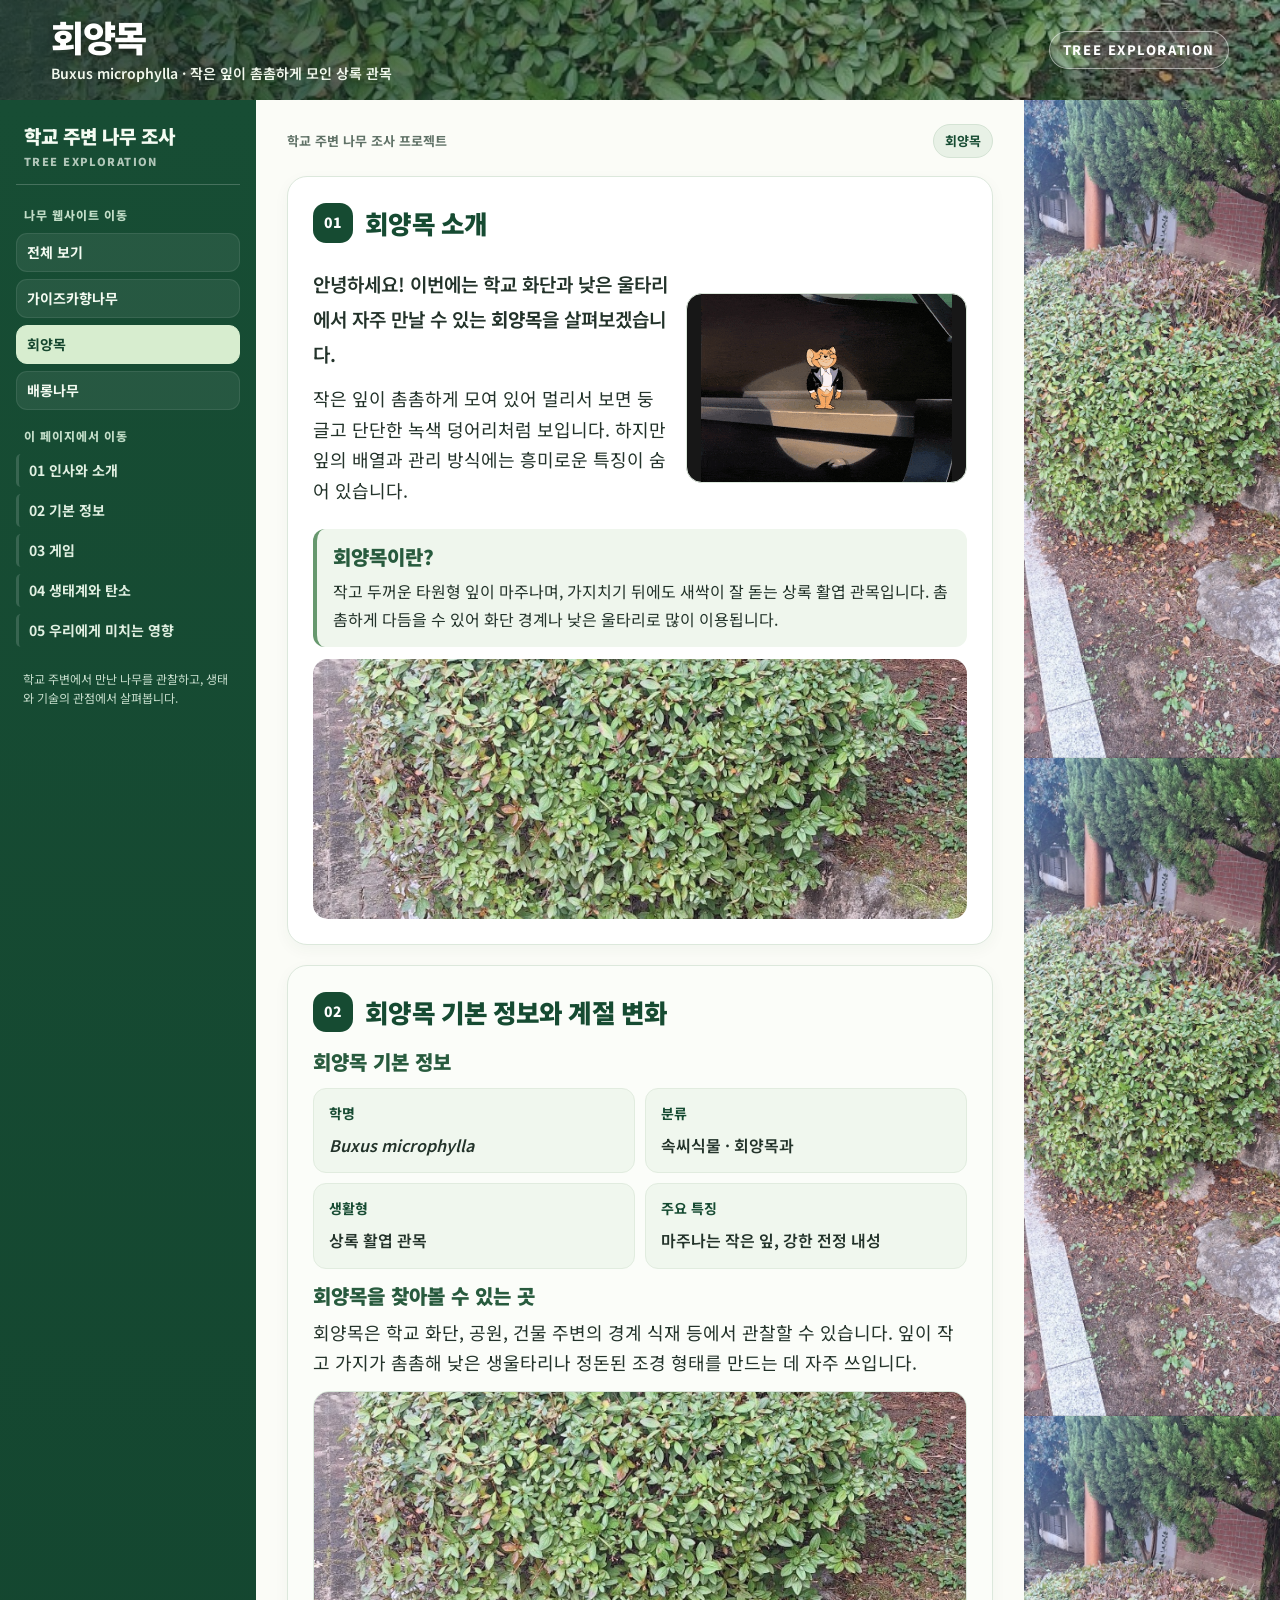
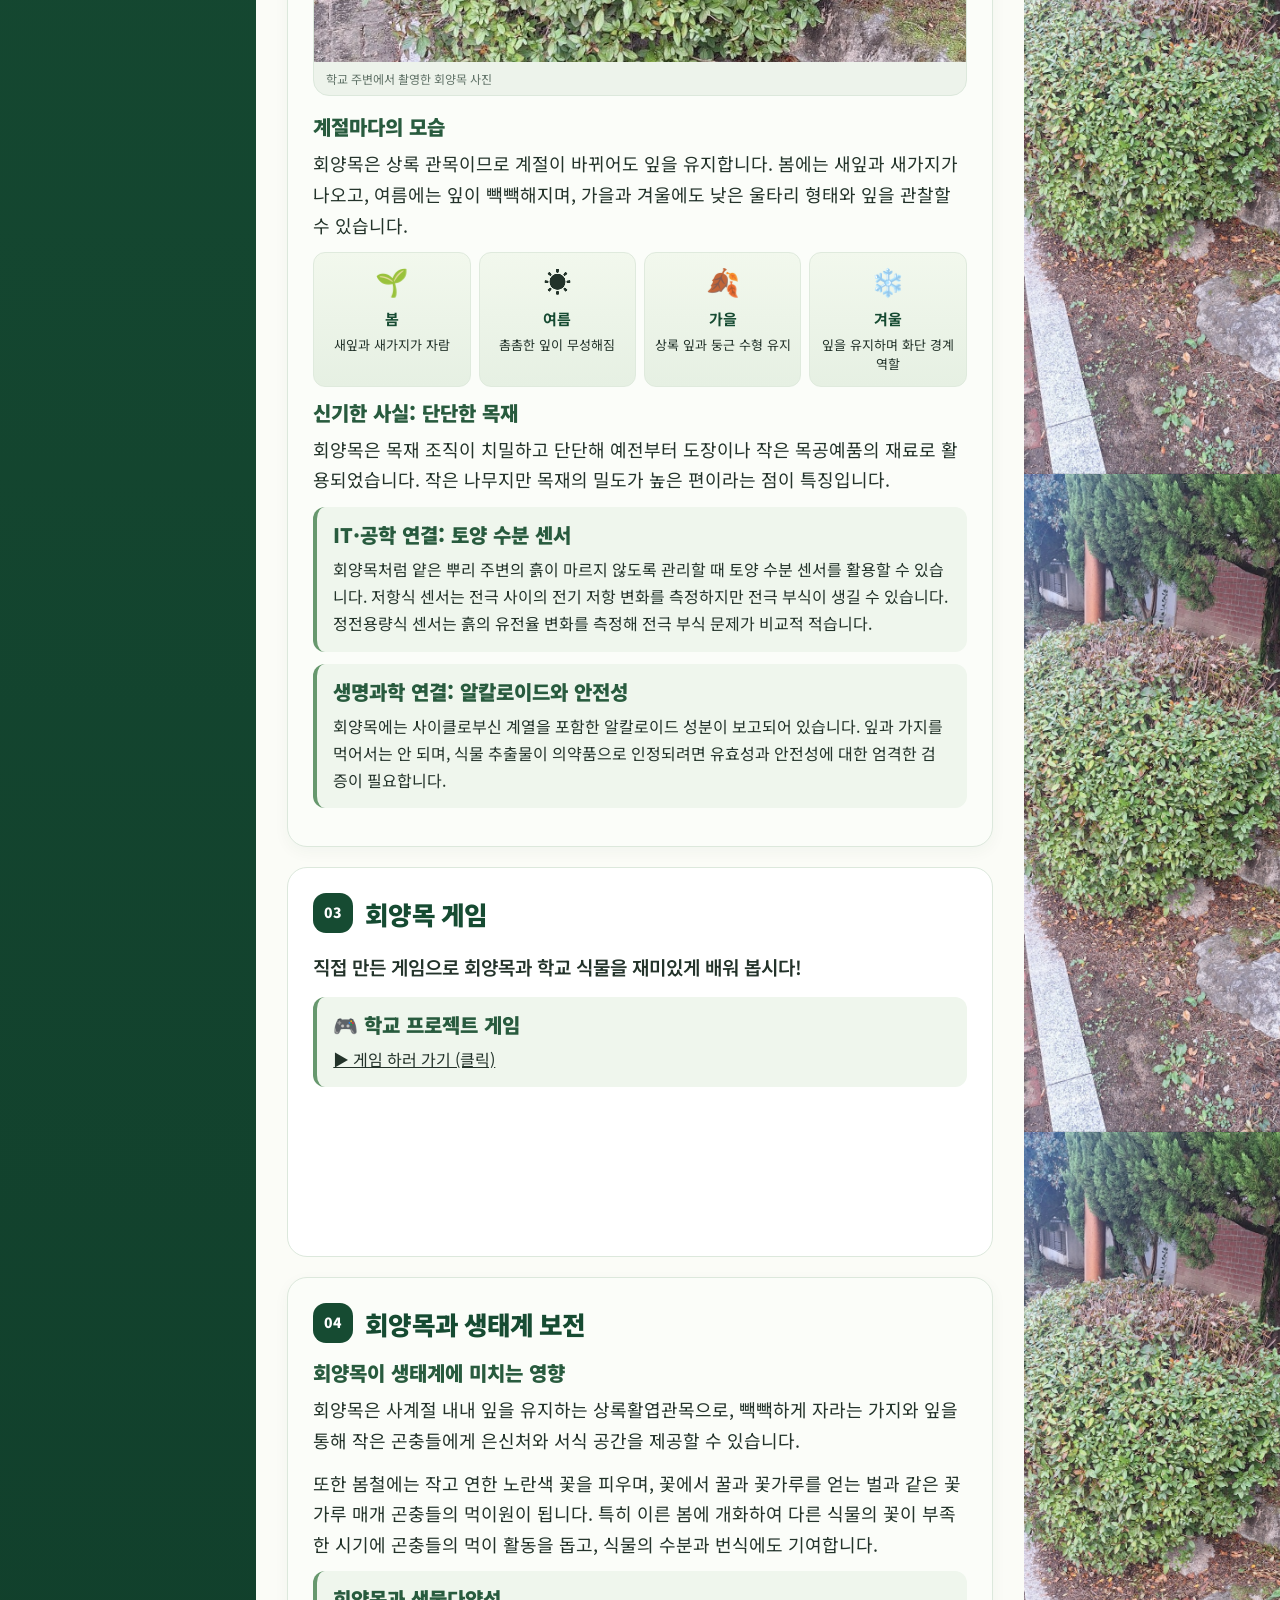
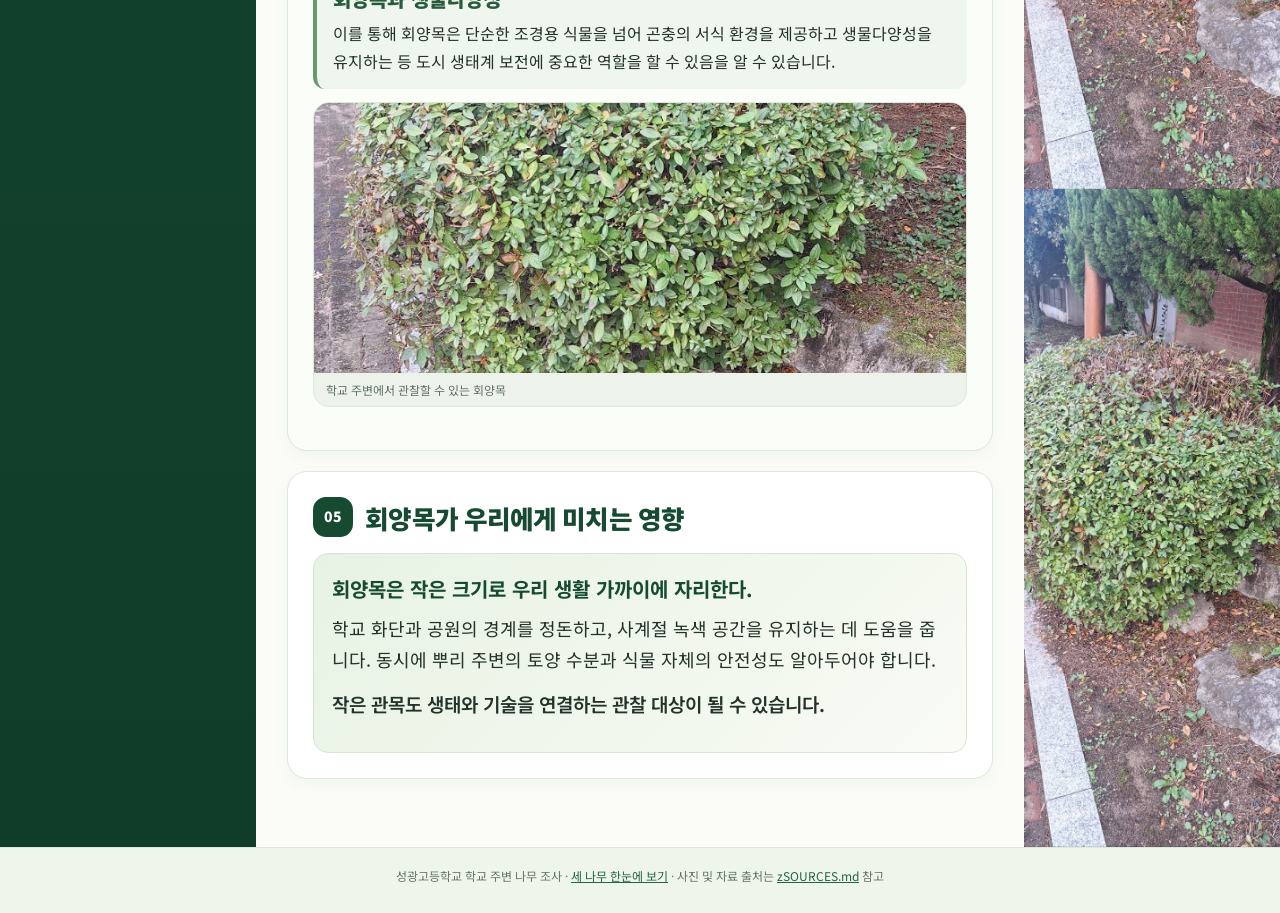
==== commit e245248a: "Update zboxwood.html" ====
--- a/zboxwood.html
+++ b/zboxwood.html
@@ -13,7 +13,42 @@
       <div class="nav-caption">이 페이지에서 이동</div><nav class="section-links"><a href="#s1">01 인사와 소개</a><a href="#s2">02 기본 정보</a><a href="#s3">03 게임</a><a href="#s4">04 생태계와 탄소</a><a href="#s5">05 우리에게 미치는 영향</a></nav>
       <p class="sidebar-note">학교 주변에서 만난 나무를 관찰하고, 생태와 기술의 관점에서 살펴봅니다.</p>
     </div></aside><main class="content"><div class="intro-line"><span>학교 주변 나무 조사 프로젝트</span><span class="pill">회양목</span></div><section class="chapter" id="s1"><div class="chapter-head"><span class="chapter-no">01</span><h2>회양목 소개</h2></div><div class="welcome-grid"><div><p class="lead">안녕하세요! 이번에는 학교 화단과 낮은 울타리에서 자주 만날 수 있는 <strong>회양목</strong>을 살펴보겠습니다.</p><p>작은 잎이 촘촘하게 모여 있어 멀리서 보면 둥글고 단단한 녹색 덩어리처럼 보입니다. 하지만 잎의 배열과 관리 방식에는 흥미로운 특징이 숨어 있습니다.</p></div><img class="welcome-art" src="zimages/ztom_jerry_greeting.png" alt="사용자가 제공한 톰과 제리 인사 이미지"></div><div class="science-box"><h3>회양목이란?</h3><p>작고 두꺼운 타원형 잎이 마주나며, 가지치기 뒤에도 새싹이 잘 돋는 상록 활엽 관목입니다. 촘촘하게 다듬을 수 있어 화단 경계나 낮은 울타리로 많이 이용됩니다.</p></div><img class="species-photo" src="zimages/zboxwood.jpg" alt="학교 주변 회양목 사진"></section><section class="chapter" id="s2"><div class="chapter-head"><span class="chapter-no">02</span><h2>회양목 기본 정보와 계절 변화</h2></div><h3>회양목 기본 정보</h3><div class="fact-grid"><div class="fact"><b>학명</b><span><i>Buxus microphylla</i></span></div><div class="fact"><b>분류</b><span>속씨식물 · 회양목과</span></div><div class="fact"><b>생활형</b><span>상록 활엽 관목</span></div><div class="fact"><b>주요 특징</b><span>마주나는 작은 잎, 강한 전정 내성</span></div></div><h3>회양목을 찾아볼 수 있는 곳</h3><p>회양목은 학교 화단, 공원, 건물 주변의 경계 식재 등에서 관찰할 수 있습니다. 잎이 작고 가지가 촘촘해 낮은 생울타리나 정돈된 조경 형태를 만드는 데 자주 쓰입니다.</p><figure class="inline-photo"><img src="zimages/zboxwood.jpg" alt="화단에 둥글게 다듬어진 회양목"><figcaption>학교 주변에서 촬영한 회양목 사진</figcaption></figure><h3>계절마다의 모습</h3><p>회양목은 상록 관목이므로 계절이 바뀌어도 잎을 유지합니다. 봄에는 새잎과 새가지가 나오고, 여름에는 잎이 빽빽해지며, 가을과 겨울에도 낮은 울타리 형태와 잎을 관찰할 수 있습니다.</p><div class="seasons"><div class="season"><span class="symbol">🌱</span><strong>봄</strong><p>새잎과 새가지가 자람</p></div><div class="season"><span class="symbol">☀️</span><strong>여름</strong><p>촘촘한 잎이 무성해짐</p></div><div class="season"><span class="symbol">🍂</span><strong>가을</strong><p>상록 잎과 둥근 수형 유지</p></div><div class="season"><span class="symbol">❄️</span><strong>겨울</strong><p>잎을 유지하며 화단 경계 역할</p></div></div><h3>신기한 사실: 단단한 목재</h3><p>회양목은 목재 조직이 치밀하고 단단해 예전부터 도장이나 작은 목공예품의 재료로 활용되었습니다. 작은 나무지만 목재의 밀도가 높은 편이라는 점이 특징입니다.</p><div class="science-box"><h3>IT·공학 연결: 토양 수분 센서</h3><p>회양목처럼 얕은 뿌리 주변의 흙이 마르지 않도록 관리할 때 토양 수분 센서를 활용할 수 있습니다. 저항식 센서는 전극 사이의 전기 저항 변화를 측정하지만 전극 부식이 생길 수 있습니다. 정전용량식 센서는 흙의 유전율 변화를 측정해 전극 부식 문제가 비교적 적습니다.</p></div><div class="science-box"><h3>생명과학 연결: 알칼로이드와 안전성</h3><p>회양목에는 사이클로부신 계열을 포함한 알칼로이드 성분이 보고되어 있습니다. 잎과 가지를 먹어서는 안 되며, 식물 추출물이 의약품으로 인정되려면 유효성과 안전성에 대한 엄격한 검증이 필요합니다.</p></div></section><section class="chapter game-slot" id="s3" aria-label="게임 영역"><div class="chapter-head"><span class="chapter-no">03</span><h2>회양목 게임</h2></div><p class="lead">직접 만든 게임으로 회양목과 학교 식물을 재미있게 배워 봅시다!</p><div class="science-box"><h3>🎮 학교 프로젝트 게임</h3><p><a href="https://sghs0258-del.github.io/school-project/" target="_blank" rel="noopener">▶ 게임 하러 가기 (클릭)</a></p></div></section>
-<section class="chapter" id="s4"><div class="chapter-head"><span class="chapter-no">04</span><h2>회양목와 생태계·탄소</h2></div><h3>회양목이 생태계에 미치는 영향</h3><p>회양목은 낮은 울타리나 화단 가장자리에 녹지를 형성합니다. 작고 촘촘한 잎과 가지는 지표 가까이에 작은 그늘과 구조적 공간을 만들 수 있습니다. 식재 규모와 주변 식물의 다양성에 따라 생태적 역할은 달라집니다.</p><figure class="inline-photo"><img src="https://upload.wikimedia.org/wikipedia/commons/d/d1/Sunbeam_in_the_forest.jpg" alt="햇빛이 드는 숲"><figcaption>도시 녹지와 숲의 환경 예시 · Nargis99, Wikimedia Commons, CC BY-SA 4.0</figcaption></figure><h3>회양목의 이산화 탄소 흡수량</h3><div class="two-col"><div><p>회양목은 광합성을 통해 이산화 탄소를 흡수하지만, 개체별 연간 흡수량은 식물의 크기와 생장량, 관리 상태에 따라 달라집니다. 현재 조사한 개체의 크기와 연간 생장 자료가 없으므로 정확한 수치를 표시하지 않았습니다.</p><div class="data-note"><strong>산정에 필요한 자료</strong><br>개체 크기 · 줄기와 가지의 생체량 · 연간 생장량<br><strong>비교 단위:</strong> kg CO₂/년</div></div><figure class="inline-photo"><img src="https://upload.wikimedia.org/wikipedia/commons/a/a0/Carbon_dioxide_3D_ball.png" alt="CO2 분자 모형"><figcaption>이산화 탄소 분자 모형 · Wikimedia Commons, Public Domain</figcaption></figure></div><h3>흡수량과 배출량 비교</h3><p>나무 한 그루의 연간 흡수량과 시설의 연간 배출량을 비교하려면 같은 단위와 같은 기간으로 환산해야 합니다. 면적당 흡수량(t/ha/년)을 개체당 흡수량으로 바꾸려면 식재 면적과 개체 수 등의 정보가 추가로 필요합니다.</p><div class="data-flow"><div class="data-node"><img src="zimages/zboxwood.jpg" alt="회양목"><span>회양목의 탄소 흡수</span></div><div class="data-arrow">↔</div><div class="data-node"><img src="https://upload.wikimedia.org/wikipedia/commons/0/0b/PowerPlant02.jpg" alt="화력발전 시설"><span>시설의 탄소 배출</span></div></div><p class="small-note">시설 사진은 비교 개념을 위한 예시이며, 특정 발전소의 배출량을 뜻하지 않습니다.</p></section><section class="chapter" id="s5"><div class="chapter-head"><span class="chapter-no">05</span><h2>회양목가 우리에게 미치는 영향</h2></div><div class="finish"><strong>회양목은 작은 크기로 우리 생활 가까이에 자리한다.</strong><p>학교 화단과 공원의 경계를 정돈하고, 사계절 녹색 공간을 유지하는 데 도움을 줍니다. 동시에 뿌리 주변의 토양 수분과 식물 자체의 안전성도 알아두어야 합니다.</p><p class="lead">작은 관목도 생태와 기술을 연결하는 관찰 대상이 될 수 있습니다.</p></div></section></main><aside class="photo-rail" aria-label="나무 사진 모음"><img src="zimages/zboxwood.jpg" alt="" loading="lazy"><img src="zimages/zboxwood.jpg" alt="" loading="lazy"><img src="zimages/zboxwood.jpg" alt="" loading="lazy"><img src="zimages/zboxwood.jpg" alt="" loading="lazy"><img src="zimages/zboxwood.jpg" alt="" loading="lazy"><img src="zimages/zboxwood.jpg" alt="" loading="lazy"></aside></div>
+<section class="chapter" id="s4">
+  <div class="chapter-head">
+    <span class="chapter-no">04</span>
+    <h2>회양목과 생태계 보전</h2>
+  </div>
+
+  <h3>회양목이 생태계에 미치는 영향</h3>
+
+  <p>
+    회양목은 사계절 내내 잎을 유지하는 상록활엽관목으로,
+    빽빽하게 자라는 가지와 잎을 통해 작은 곤충들에게
+    은신처와 서식 공간을 제공할 수 있습니다.
+  </p>
+
+  <p>
+    또한 봄철에는 작고 연한 노란색 꽃을 피우며,
+    꽃에서 꿀과 꽃가루를 얻는 벌과 같은 꽃가루 매개 곤충들의
+    먹이원이 됩니다. 특히 이른 봄에 개화하여 다른 식물의 꽃이
+    부족한 시기에 곤충들의 먹이 활동을 돕고,
+    식물의 수분과 번식에도 기여합니다.
+  </p>
+
+  <div class="science-box">
+    <h3>회양목과 생물다양성</h3>
+    <p>
+      이를 통해 회양목은 단순한 조경용 식물을 넘어
+      곤충의 서식 환경을 제공하고 생물다양성을 유지하는 등
+      도시 생태계 보전에 중요한 역할을 할 수 있음을 알 수 있습니다.
+    </p>
+  </div>
+
+  <figure class="inline-photo">
+    <img src="zimages/zboxwood.jpg" alt="학교 주변에서 자라는 회양목">
+    <figcaption>학교 주변에서 관찰할 수 있는 회양목</figcaption>
+  </figure>
+</section><section class="chapter" id="s5"><div class="chapter-head"><span class="chapter-no">05</span><h2>회양목가 우리에게 미치는 영향</h2></div><div class="finish"><strong>회양목은 작은 크기로 우리 생활 가까이에 자리한다.</strong><p>학교 화단과 공원의 경계를 정돈하고, 사계절 녹색 공간을 유지하는 데 도움을 줍니다. 동시에 뿌리 주변의 토양 수분과 식물 자체의 안전성도 알아두어야 합니다.</p><p class="lead">작은 관목도 생태와 기술을 연결하는 관찰 대상이 될 수 있습니다.</p></div></section></main><aside class="photo-rail" aria-label="나무 사진 모음"><img src="zimages/zboxwood.jpg" alt="" loading="lazy"><img src="zimages/zboxwood.jpg" alt="" loading="lazy"><img src="zimages/zboxwood.jpg" alt="" loading="lazy"><img src="zimages/zboxwood.jpg" alt="" loading="lazy"><img src="zimages/zboxwood.jpg" alt="" loading="lazy"><img src="zimages/zboxwood.jpg" alt="" loading="lazy"></aside></div>
 <footer class="footer">성광고등학교 학교 주변 나무 조사 · <a href="index.html">세 나무 한눈에 보기</a> · 사진 및 자료 출처는 <a href="zSOURCES.md">zSOURCES.md</a> 참고</footer>
 
 </body></html>
